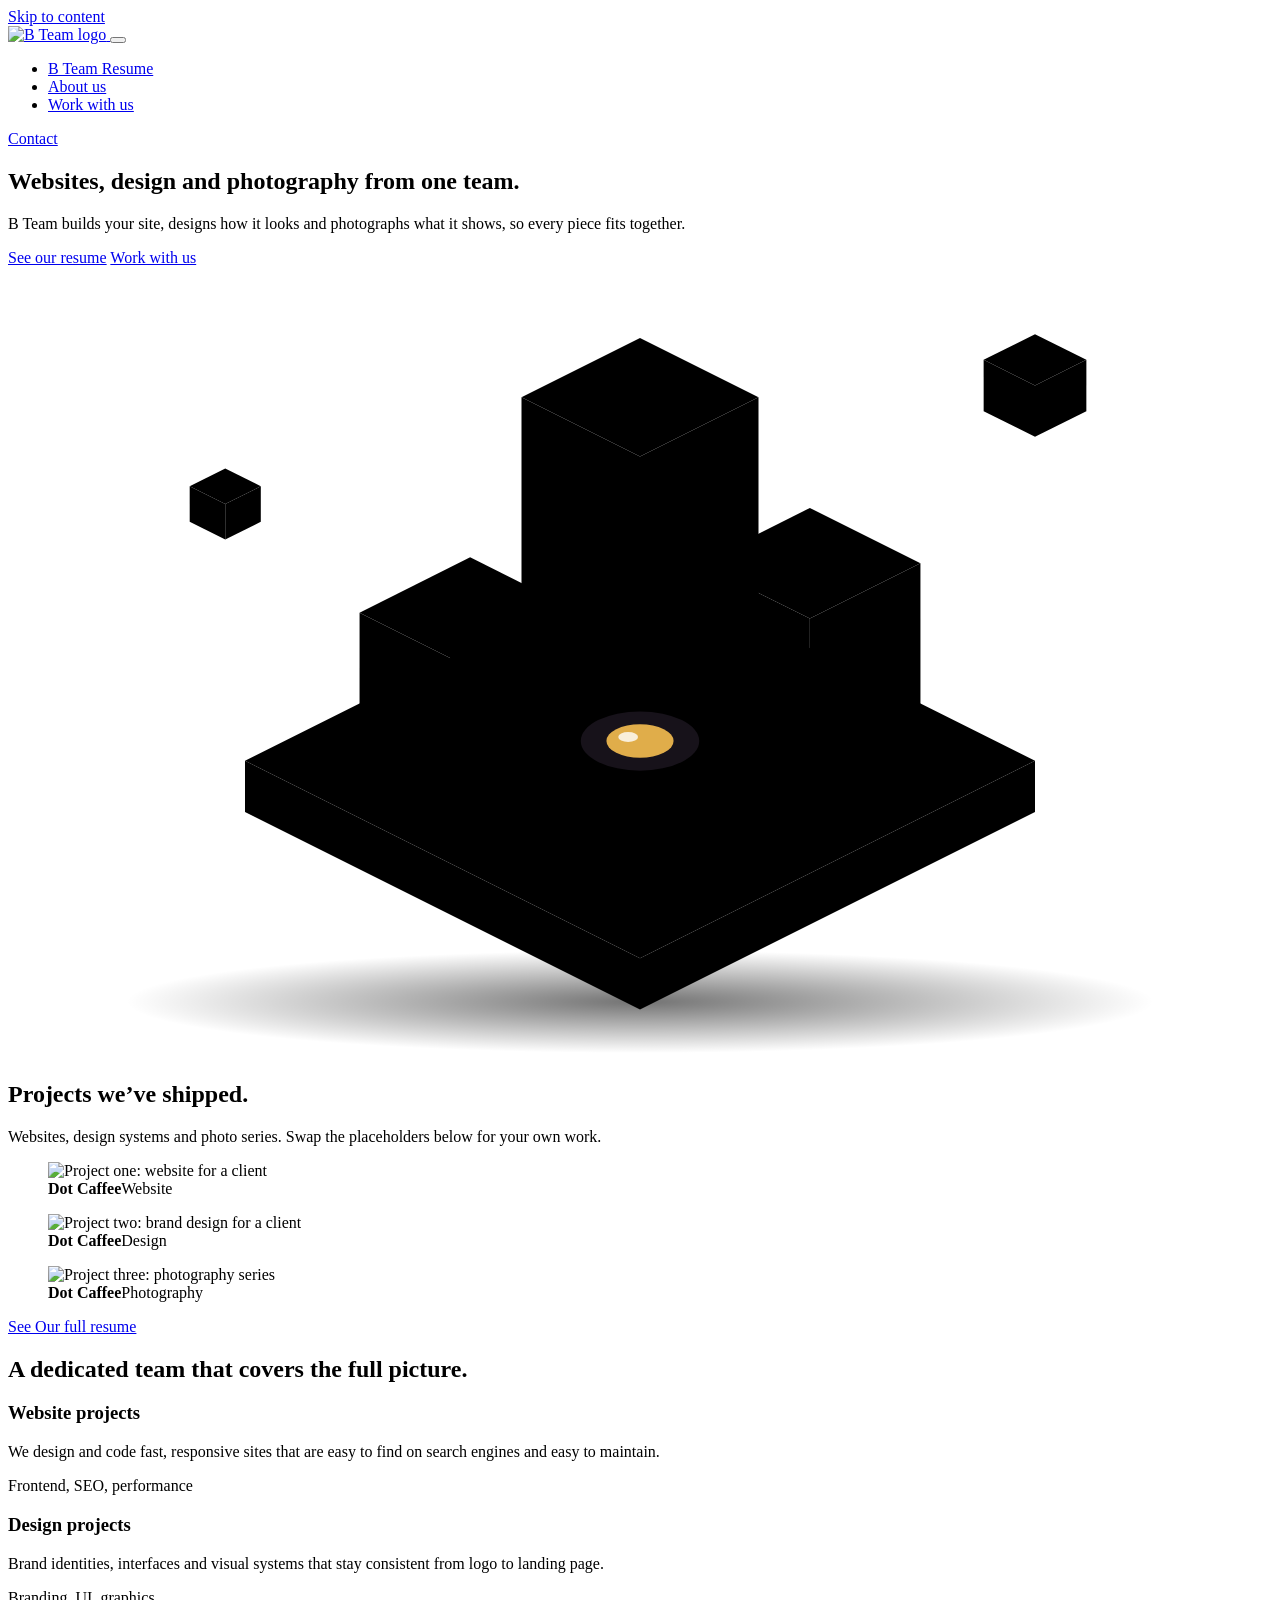
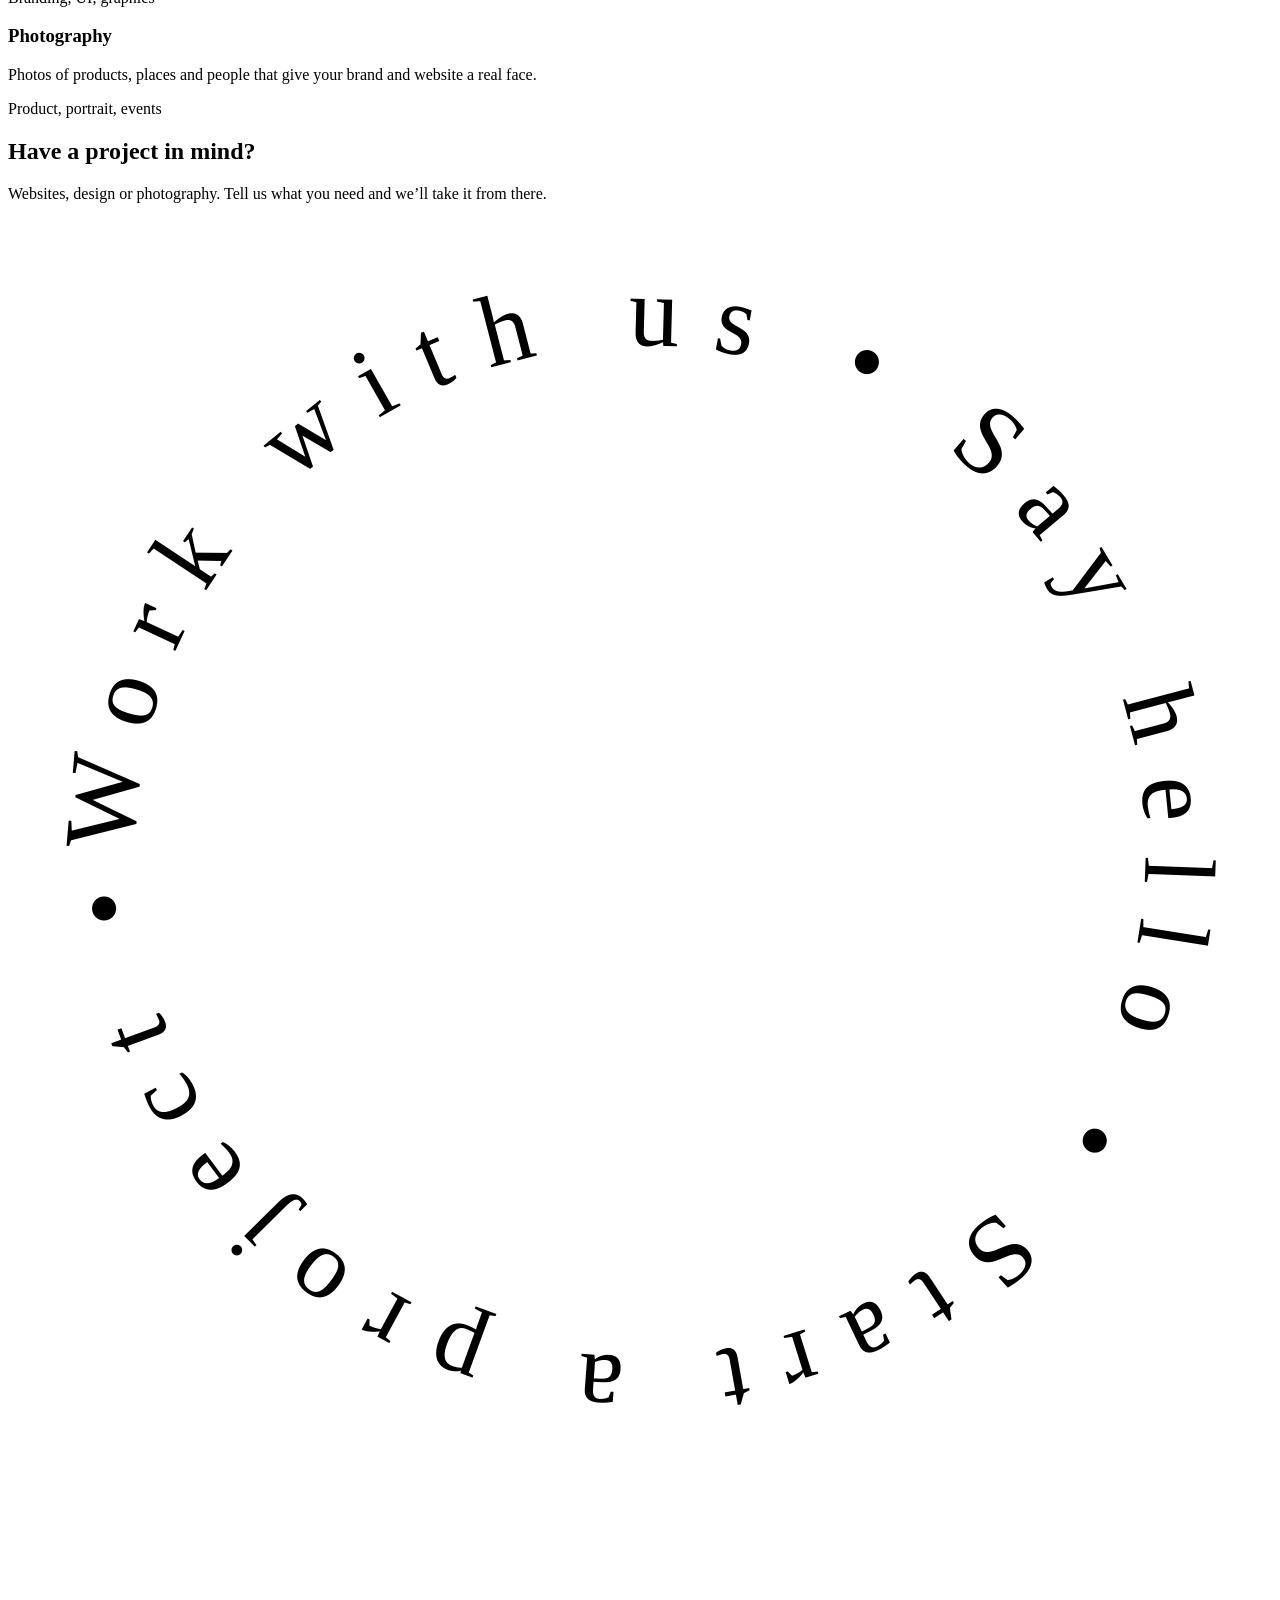
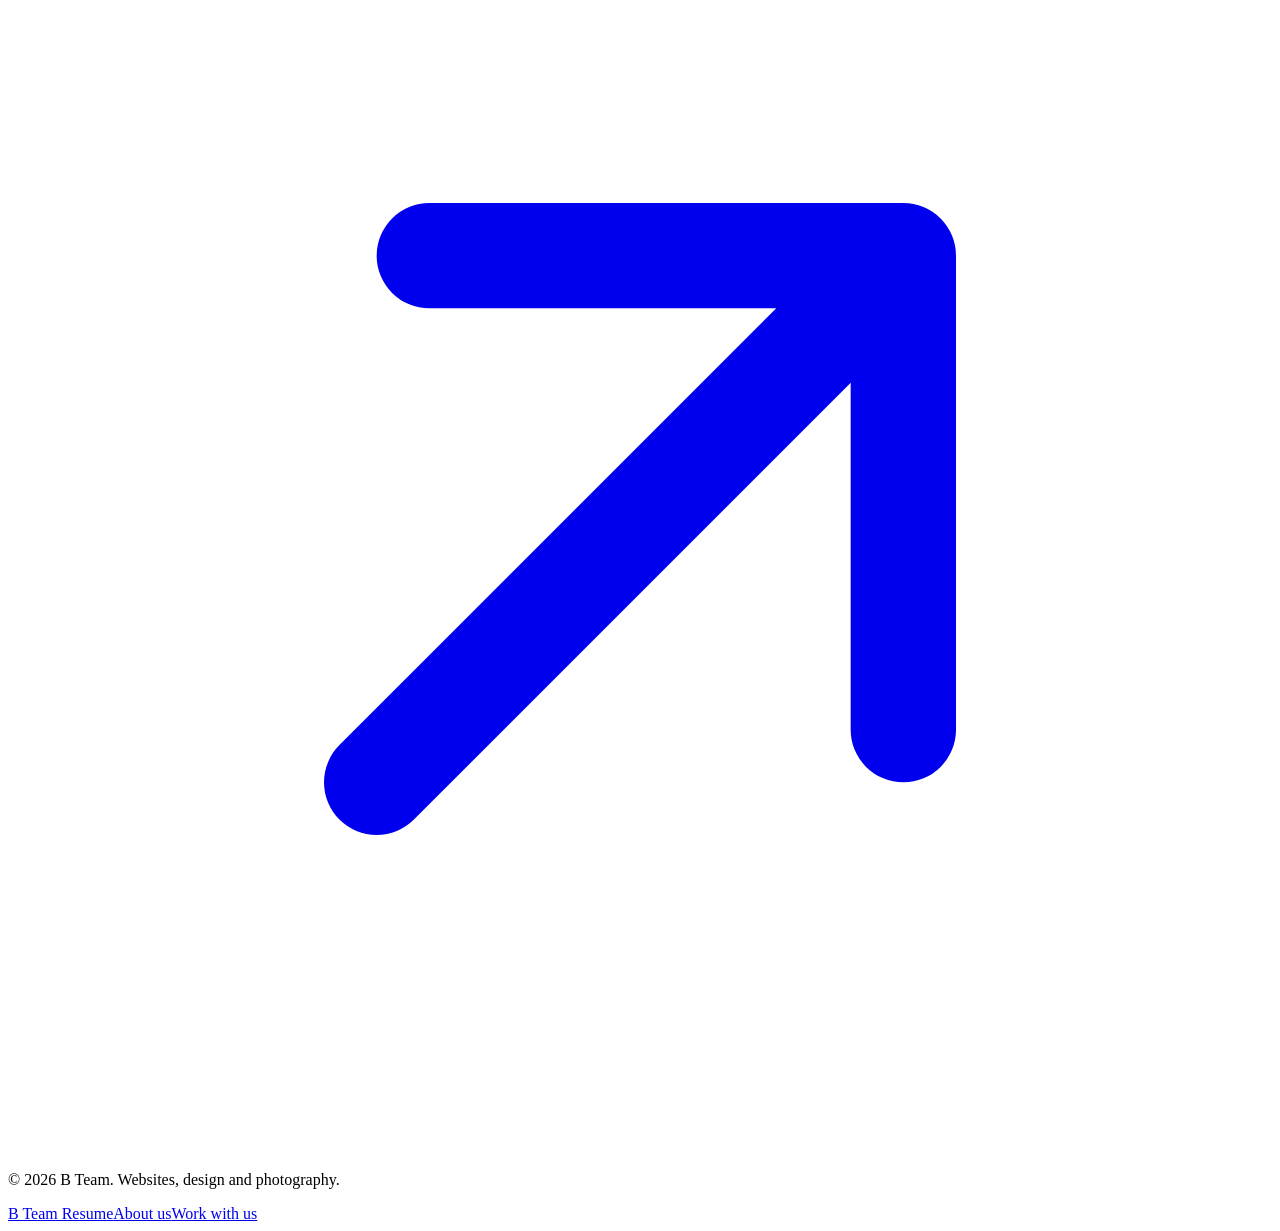
==== index.html @ 81ebba3c "Add files via upload" ====
<!doctype html>
<html lang="en">
<head>
<meta charset="utf-8">
<meta name="viewport" content="width=device-width,initial-scale=1,viewport-fit=cover">
<title>B Team | Web, Design &amp; Photography Studio</title>
<meta name="description" content="B Team is a creative studio that builds websites, designs brands and interfaces, and shoots photography. See our resume and work with us.">
<meta name="keywords" content="web design studio, website development, graphic design, photography, branding, B Team">
<meta name="author" content="B Team">
<meta name="robots" content="index,follow,max-image-preview:large">
<meta name="theme-color" content="#F4F5F2">
<!-- CHANGE: replace example.com with your real domain everywhere -->
<link rel="canonical" href="https://www.example.com/">
<link rel="icon" href="favicon.png">
<meta property="og:type" content="website">
<meta property="og:site_name" content="B Team">
<meta property="og:title" content="B Team | Web, Design &amp; Photography Studio">
<meta property="og:description" content="Websites, design projects and photography from one team.">
<meta property="og:url" content="https://www.example.com/">
<meta property="og:image" content="https://www.example.com/og-image.jpg">
<meta name="twitter:card" content="summary_large_image">
<meta name="twitter:title" content="B Team | Web, Design &amp; Photography Studio">
<meta name="twitter:description" content="Websites, design projects and photography from one team.">
<meta name="twitter:image" content="https://www.example.com/og-image.jpg">
<link rel="preconnect" href="https://fonts.googleapis.com">
<link rel="preconnect" href="https://fonts.gstatic.com" crossorigin>
<link rel="stylesheet" href="https://fonts.googleapis.com/css2?family=Bricolage+Grotesque:opsz,wght@12..96,500;12..96,700&family=Instrument+Sans:wght@400;500;600&display=swap">
<link rel="stylesheet" href="Css/index.css">
<script>document.documentElement.classList.add('js')</script>
<script defer src="Js/app.js"></script>
<script defer src="Js/lang.js"></script>
<script type="application/ld+json">
{"@context":"https://schema.org","@graph":[
{"@type":"Organization","@id":"https://www.example.com/#org","name":"B Team","url":"https://www.example.com/","logo":"https://www.example.com/logo.png","description":"Creative studio for website projects, design projects and photography.","knowsAbout":["Web development","Graphic design","UI design","Photography"],"sameAs":[]},
{"@type":"WebSite","@id":"https://www.example.com/#website","url":"https://www.example.com/","name":"B Team","publisher":{"@id":"https://www.example.com/#org"}}]}
</script>
</head>
<body>
<a class="skip" href="#main">Skip to content</a>
<div class="bar" aria-hidden="true"></div>

<header class="nav">
  <div class="wrap">
    <a class="logo" href="#top" aria-label="B Team home">
     
      <img src="Images/Bteam logo.png" alt="B Team logo" width="40" height="40">
      
    </a>
    <button class="burger" aria-label="Open menu" aria-expanded="false" aria-controls="links"><span></span><span></span></button>
    <div class="links" id="links">
      <nav aria-label="Main">
        <ul class="menu">
          <li><a href="#resume">B Team Resume</a></li>
          <li><a href="#about">About us</a></li>
          <li><a href="#contact">Work with us</a></li>
        </ul>
      </nav>
      <a class="btn btn-dark" href="Pages/contact.html">Contact</a>
    </div>
  </div>
</header>

<main id="main">
  <section class="hero" id="top">
    <div class="wrap">
      <h1 class="reveal">Websites, design and photography from one team.</h1>
      <p class="lead reveal">B Team builds your site, designs how it looks and photographs what it shows, so every piece fits together.</p>
      <div class="actions reveal">
        <a class="btn btn-dark" href="#resume">See our resume</a>
        <a class="btn btn-line" href="#contact">Work with us</a>
      </div>
    </div>
    <div class="stage" aria-hidden="true">
<svg viewBox="0 0 640 400" focusable="false">
  <defs><radialGradient id="sh"><stop offset="0" stop-color="#000" stop-opacity=".55"/><stop offset="1" stop-color="#000" stop-opacity="0"/></radialGradient></defs>
  <ellipse cx="320" cy="372" rx="260" ry="26" fill="url(#sh)"/>

  <g class="blk base" style="--i:0">
    <polygon class="l" points="120,250 320,350 320,376 120,276"/>
    <polygon class="r" points="320,350 520,250 520,276 320,376"/>
    <polygon class="t" points="320,150 520,250 320,350 120,250"/>
    <path class="grid" d="M370,175L170,275M420,200L220,300M470,225L270,325M270,175L470,275M220,200L420,300M170,225L370,325"/>
  </g>

  <g class="blk gold" style="--i:1">
    <polygon class="l" points="260,66 320,96 320,246 260,216"/>
    <polygon class="r" points="320,96 380,66 380,216 320,246"/>
    <path class="slat" d="M260,96L320,126M260,126L320,156M260,156L320,186M260,186L320,216M320,126L380,96M320,156L380,126M320,186L380,156M320,216L380,186"/>
    <polygon class="t" points="320,36 380,66 320,96 260,66"/>
  </g>

  <g class="blk ivory" style="--i:2">
    <polygon class="l" points="350,150 406,178 406,273 350,245"/>
    <polygon class="r" points="406,178 462,150 462,245 406,273"/>
    <polygon class="t" points="406,122 462,150 406,178 350,150"/>
  </g>

  <g class="blk plum" style="--i:3">
    <polygon class="l" points="178,175 234,203 234,273 178,245"/>
    <polygon class="r" points="234,203 290,175 290,245 234,273"/>
    <polygon class="t" points="234,147 290,175 234,203 178,175"/>
  </g>

  <g class="blk ivory" style="--i:4">
    <polygon class="l" points="260,240 320,270 320,310 260,280"/>
    <polygon class="r" points="320,270 380,240 380,280 320,310"/>
    <polygon class="t" points="320,210 380,240 320,270 260,240"/>
    <ellipse cx="320" cy="240" rx="30" ry="15" fill="#17121a"/>
    <ellipse cx="320" cy="240" rx="17" ry="8.5" fill="#e0ad4a"/>
    <ellipse cx="314" cy="238" rx="5" ry="2.5" fill="#fff" opacity=".8"/>
  </g>

  <g class="blk ivory" style="--i:5">
    <polygon class="l" points="494,47 520,60 520,86 494,73"/>
    <polygon class="r" points="520,60 546,47 546,73 520,86"/>
    <polygon class="t" points="520,34 546,47 520,60 494,47"/>
  </g>

  <g class="blk gold" style="--i:6">
    <polygon class="l" points="92,111 110,120 110,138 92,129"/>
    <polygon class="r" points="110,120 128,111 128,129 110,138"/>
    <polygon class="t" points="110,102 128,111 110,120 92,111"/>
  </g>
</svg>
</div>
  </section>

  <section id="resume">
    <div class="wrap">
      <h2 class="reveal">Projects we’ve shipped.</h2>
      <p class="sec-lead reveal">Websites, design systems and photo series. Swap the placeholders below for your own work.</p>
      <div class="grid">
       
        <figure class="reveal"><img src="Images/Dot Cafee Resume.jpg" alt="Project one: website for a client" loading="lazy" width="800" height="600"><figcaption><strong>Dot Caffee</strong><span>Website</span></figcaption></figure>
        <figure class="reveal"><img src="Images/b team logo red.png" alt="Project two: brand design for a client" loading="lazy" width="800" height="600"><figcaption><strong>Dot Caffee</strong><span>Design</span></figcaption></figure>
        <figure class="reveal"><img src="Images/Bteam photography.JPG" alt="Project three: photography series" loading="lazy" width="800" height="600"><figcaption><strong>Dot Caffee</strong><span>Photography</span></figcaption></figure>
      </div>
      <p class="reveal"><a class="btn btn-line" href="Pages/resume.html">See Our full resume</a></p>
    </div>
  </section>

  <section id="about" class="tint">
    <div class="wrap">
      <h2 class="reveal">A dedicated team that covers the full picture.</h2>
      <div class="rows">
        <article class="row reveal"><h3>Website projects</h3><p>We design and code fast, responsive sites that are easy to find on search engines and easy to maintain.</p><p class="tags">Frontend, SEO, performance</p></article>
        <article class="row reveal"><h3>Design projects</h3><p>Brand identities, interfaces and visual systems that stay consistent from logo to landing page.</p><p class="tags">Branding, UI, graphics</p></article>
        <article class="row reveal"><h3>Photography</h3><p>Photos of products, places and people that give your brand and website a real face.</p><p class="tags">Product, portrait, events</p></article>
      </div>
    </div>
  </section>

<section id="contact" class="cta">
  <div class="wrap split">
    <div>
      <h2 class="reveal">Have a project in mind?</h2>
      <p class="sec-lead reveal">Websites, design or photography. Tell us what you need and we’ll take it from there.</p>
    </div>
    <div class="orb-wrap reveal">
      <a class="orb" href="Pages/contact.html" aria-label="Work with us: go to the contact page">
        <svg class="ring" viewBox="0 0 200 200" aria-hidden="true">
          <defs><path id="circ" d="M100,100 m-80,0 a80,80 0 1,1 160,0 a80,80 0 1,1 -160,0"/></defs>
          <text><textPath href="#circ" textLength="496" lengthAdjust="spacing">Work with us • Say hello • Start a project • </textPath></text>
        </svg>
        <span class="core">
          <svg viewBox="0 0 24 24" fill="none" stroke="currentColor" stroke-width="2" stroke-linecap="round" stroke-linejoin="round" aria-hidden="true"><path d="M7 17 17 7M8 7h9v9"/></svg>
        </span>
      </a>
    </div>
  </div>
</section>
</main>

<footer>
  <div class="wrap foot">
    <p>© 2026 B Team. Websites, design and photography.</p>
    <nav aria-label="Footer"><a href="#resume">B Team Resume</a><a href="#about">About us</a><a href="#contact">Work with us</a></nav>
  </div>
</footer>
</body>
</html>
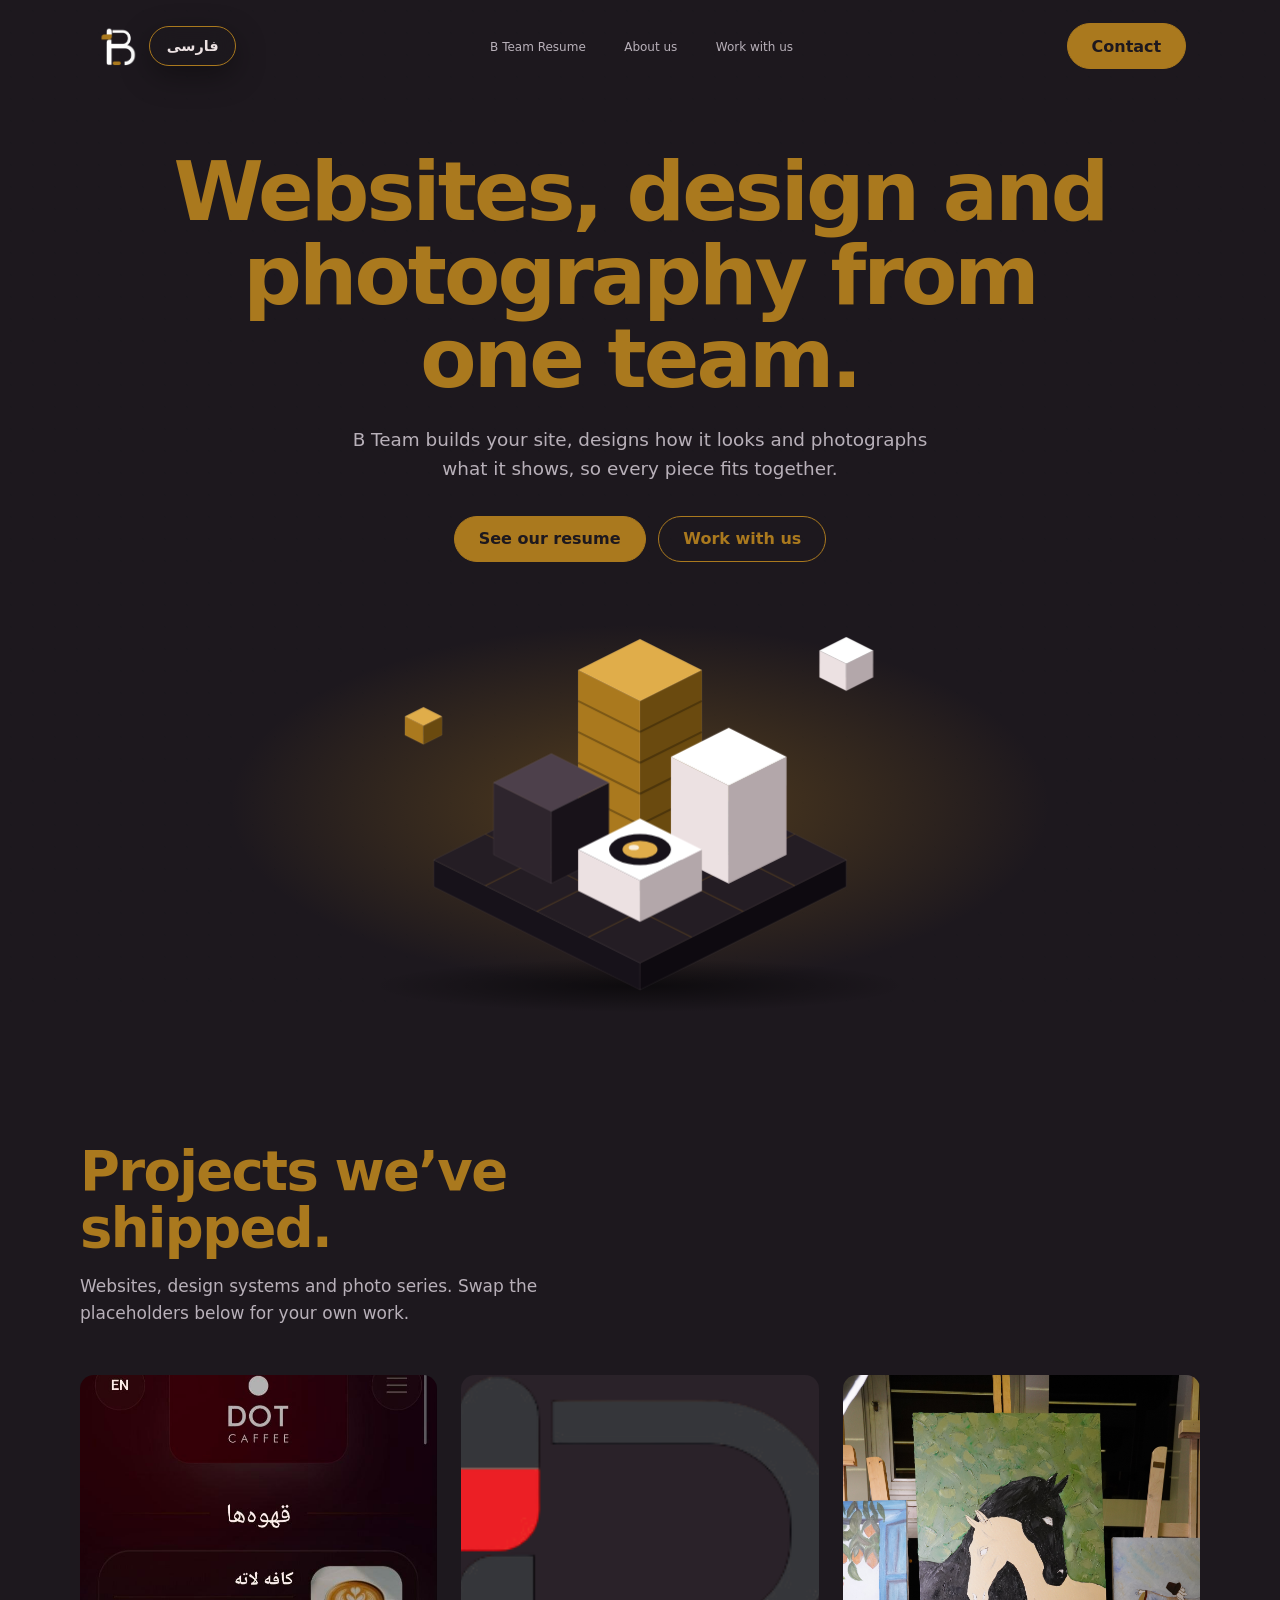
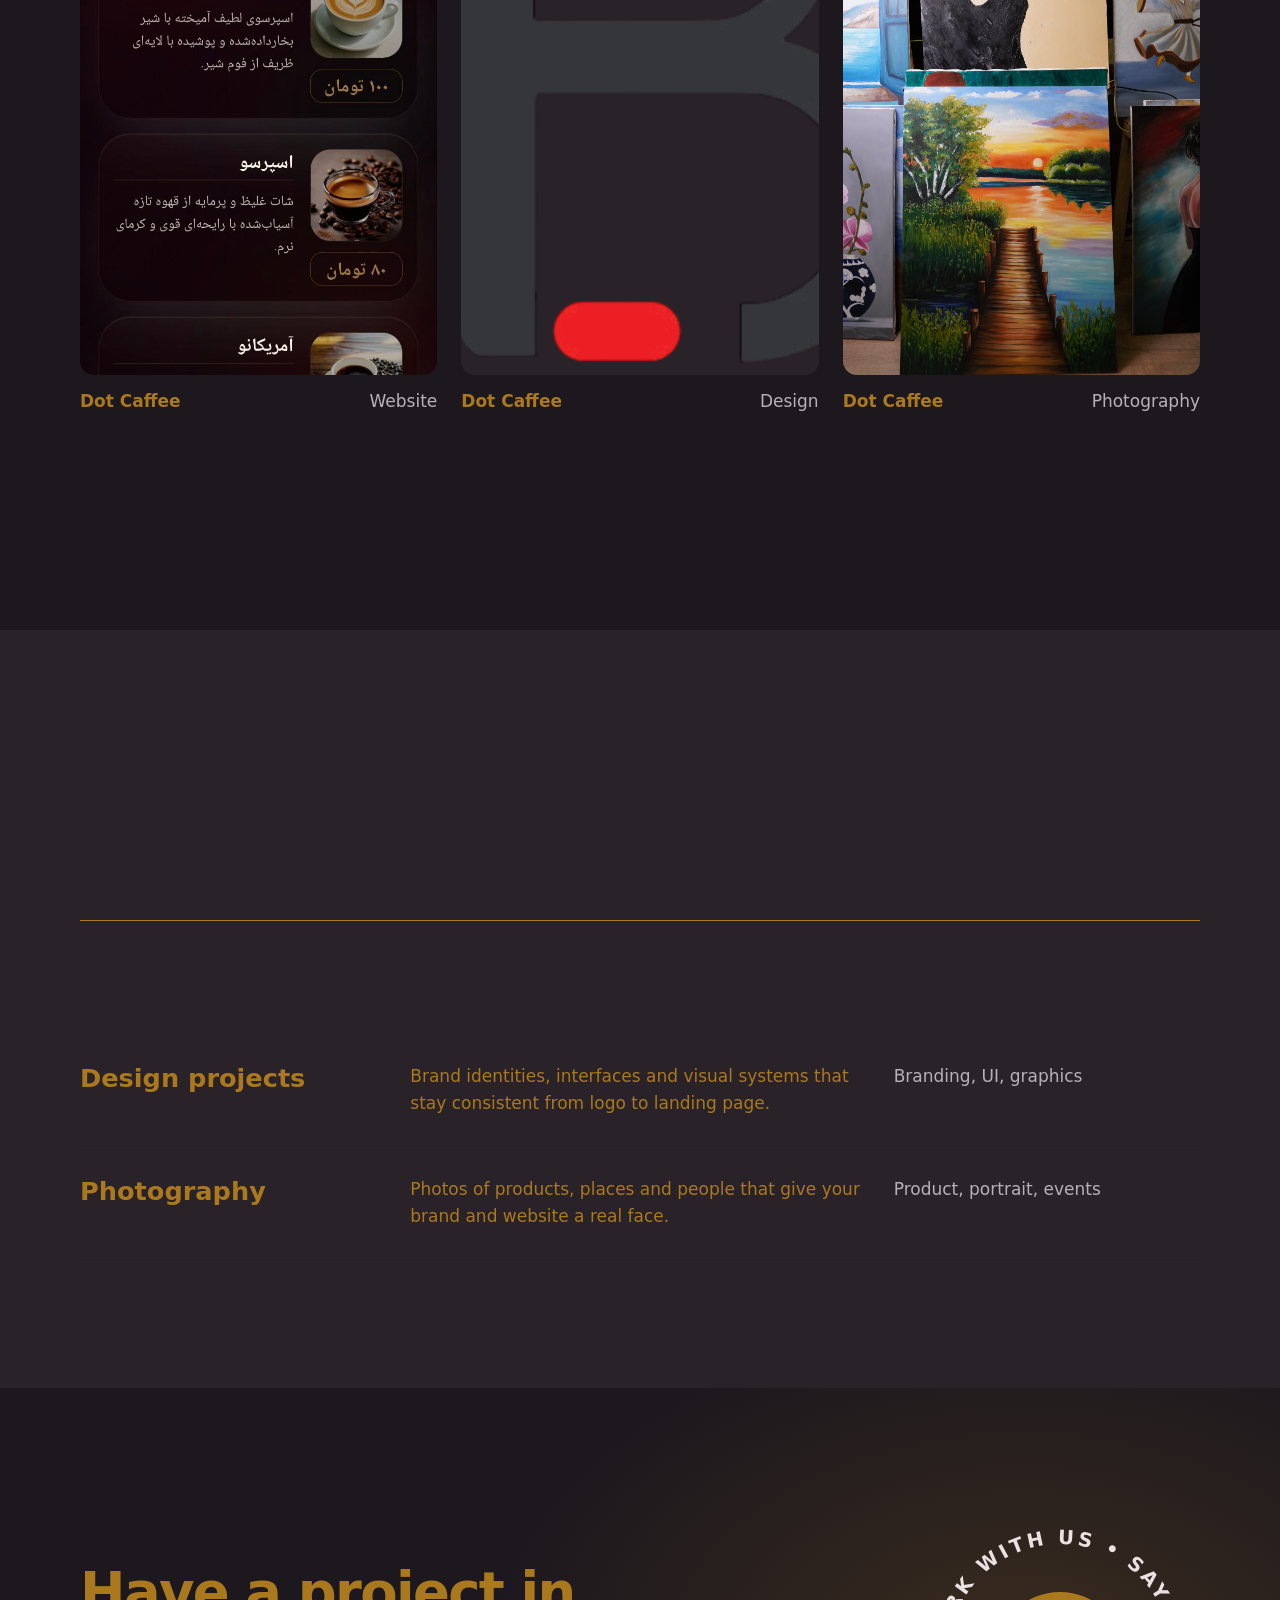
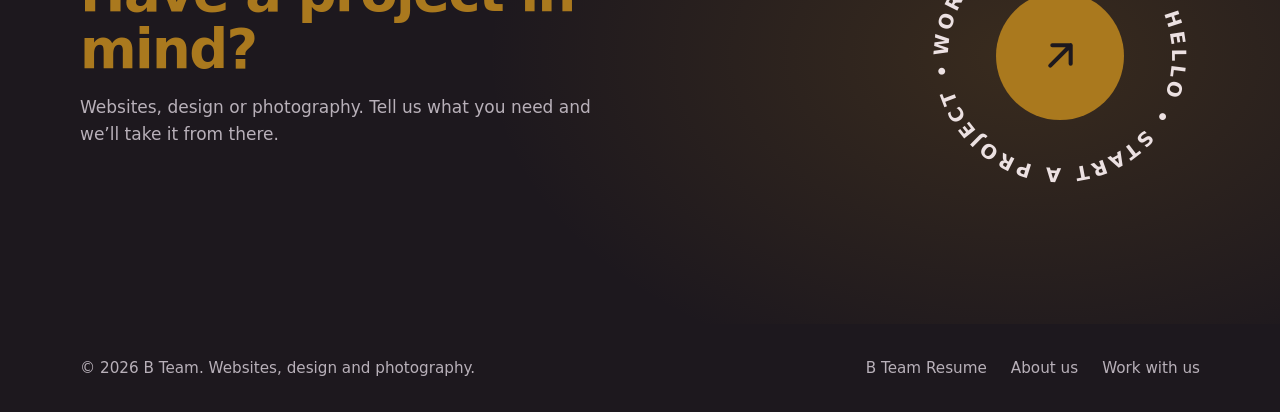
==== commit a3662e1c: "Update index.html" ====
--- a/index.html
+++ b/index.html
@@ -133,7 +133,7 @@
        
         <figure class="reveal"><img src="Images/Dot Cafee Resume.jpg" alt="Project one: website for a client" loading="lazy" width="800" height="600"><figcaption><strong>Dot Caffee</strong><span>Website</span></figcaption></figure>
         <figure class="reveal"><img src="Images/b team logo red.png" alt="Project two: brand design for a client" loading="lazy" width="800" height="600"><figcaption><strong>Dot Caffee</strong><span>Design</span></figcaption></figure>
-        <figure class="reveal"><img src="Images/Bteam photography.JPG" alt="Project three: photography series" loading="lazy" width="800" height="600"><figcaption><strong>Dot Caffee</strong><span>Photography</span></figcaption></figure>
+        <figure class="reveal"><img src="Images/Bteam photography.png" alt="Project three: photography series" loading="lazy" width="800" height="600"><figcaption><strong>Dot Caffee</strong><span>Photography</span></figcaption></figure>
       </div>
       <p class="reveal"><a class="btn btn-line" href="Pages/resume.html">See Our full resume</a></p>
     </div>
--- a/Css/index.css
+++ b/Css/index.css
@@ -0,0 +1,158 @@
+:root{--paper:#1d181e;--ink:#aa791e;--blue:#ece1e2;--mist:#2A2229;--slate:#B8B0B9;--r:14px;
+--fd:"Bricolage Grotesque",system-ui,sans-serif;--fb:"Instrument Sans",system-ui,sans-serif}
+*{box-sizing:border-box;margin:0}
+html{scroll-behavior:smooth;scroll-padding-top:84px}
+body{font:400 1.0625rem/1.6 var(--fb);color:var(--ink);background:var(--paper);-webkit-font-smoothing:antialiased;overflow-x:hidden}
+img{max-width:100%;display:block}
+a{color:inherit}
+:focus-visible{outline:3px solid var(--blue);outline-offset:3px;border-radius:6px}
+.skip{position:absolute;left:-999px}.skip:focus{left:12px;top:12px;background:#fff;padding:8px 12px;z-index:100}
+.wrap{width:min(1120px,100% - 2.5rem);margin-inline:auto}
+.bar{position:fixed;top:0;left:0;width:100%;height:3px;background:var(--blue);transform-origin:0 50%;transform:scaleX(var(--p,0));z-index:60}
+
+/* nav */
+
+.nav{position:fixed;inset:0 0 auto;z-index:50;padding-top:14px}
+.nav .wrap{display:grid;grid-template-columns:1fr auto 1fr;align-items:center;height:64px;padding:0 .8rem 0 1rem;border-radius:999px;border:1px solid transparent;transition:background .3s,border-color .3s,box-shadow .3s}
+.nav.solid .wrap{background:rgba(29,24,30,.8);backdrop-filter:blur(16px);-webkit-backdrop-filter:blur(16px);border-color:rgba(170,121,30,.3);box-shadow:0 12px 32px rgba(0,0,0,.4)}
+.logo{display:flex;align-items:center;gap:.6rem;font:700 1.15rem var(--fd);text-decoration:none;justify-self:start}
+.logo img{width:40px;height:40px;border-radius:11px;;object-fit:cover}
+.links{display:flex;align-items:center;gap:2rem}
+.menu{display:flex;gap:2.4rem;list-style:none;padding:0}
+.menu a{position:relative;text-decoration:none;font-weight:500;font-size:.75rem;color:var(--slate);padding:.4rem 0;transition:color .25s}
+.menu a::after{content:"";position:absolute;left:0;right:0;bottom:0;height:2px;background:var(--ink);transform:scaleX(0);transform-origin:0 50%;transition:transform .3s cubic-bezier(.2,.7,.2,1)}
+.menu a:hover{color:var(--blue)}
+.menu a:hover::after{transform:scaleX(1)}
+.burger{display:none;width:44px;height:44px;border:0;background:none;cursor:pointer;position:relative;justify-self:end}
+.burger span{position:absolute;left:11px;right:11px;height:2px;background:var(--ink);transition:transform .3s,top .3s}
+.burger span:first-child{top:18px}.burger span:last-child{top:26px}
+.burger[aria-expanded=true] span:first-child{top:22px;transform:rotate(45deg)}
+.burger[aria-expanded=true] span:last-child{top:22px;transform:rotate(-45deg)}
+@media(min-width:821px){
+.links{display:contents}
+.links .btn{justify-self:end}
+}
+/* buttons */
+.btn{display:inline-flex;align-items:center;justify-content:center;padding:.8rem 1.5rem;border-radius:999px;font:600 1rem var(--fb);text-decoration:none;border:1.5px solid var(--ink);cursor:pointer;transition:background .25s,color .25s,border-color .25s,transform .25s}
+.btn:hover{transform:translateY(-2px)}
+.btn-dark{background:var(--ink);color:var(--paper)}
+.btn-dark:hover{background:var(--blue);border-color:var(--blue)}
+.btn-line{background:transparent}
+.btn-line:hover{background:var(--ink);color:var(--paper)}
+.btn-light{background:var(--paper);color:var(--ink);border-color:var(--paper)}
+.btn-light:hover{background:var(--blue);border-color:var(--blue);color:#fff}
+
+/* hero */
+.hero{min-height:100svh;display:flex;flex-direction:column;text-align:center;padding-top:150px;overflow:hidden;
+background-image:radial-gradient(rgba(18,20,26,.14) 1px,transparent 1px);background-size:22px 22px}
+h1{font:700 clamp(2.5rem,6.4vw,5.2rem)/1.02 var(--fd);letter-spacing:-.035em;max-width:17ch;margin-inline:auto}
+.lead{max-width:50ch;margin:1.5rem auto 2rem;color:var(--slate);font-size:1.15rem}
+.actions{display:flex;gap:.8rem;justify-content:center;flex-wrap:wrap}
+.stage{margin-top:auto;padding-top:2.5rem;display:flex;justify-content:center;position:relative}
+.stage::before{content:"";position:absolute;left:50%;bottom:6%;width:min(820px,110%);height:80%;transform:translateX(-50%);background:radial-gradient(closest-side,rgba(170,121,30,.38),transparent);z-index:0}
+.stage svg{position:relative;z-index:1;width:min(660px,92vw);height:auto;display:block;overflow:visible}
+.blk{transform-box:fill-box;transform-origin:50% 100%;animation:rise 1s cubic-bezier(.2,.8,.2,1) both;animation-delay:calc(var(--i)*150ms + 250ms)}
+.stage polygon{stroke:rgba(236,225,226,.12);stroke-width:.6;stroke-linejoin:round}
+.stage .t{fill:var(--t)}.stage .l{fill:var(--l)}.stage .r{fill:var(--r)}
+.gold{--t:#e0ad4a;--l:#aa791e;--r:#6a4a0f}
+.ivory{--t:#fff;--l:#ece1e2;--r:#b3a7aa}
+.plum{--t:#4d404b;--l:#2e252d;--r:#181219}
+.base{--t:#241d24;--l:#17121a;--r:#0e0a10}
+.grid{fill:none;stroke:rgba(170,121,30,.3);stroke-width:1}
+.slat{fill:none;stroke:rgba(0,0,0,.28);stroke-width:2}
+@keyframes rise{from{transform:scaleY(0);opacity:0}to{transform:none;opacity:1}}
+
+/* sections */
+section{padding:clamp(4.5rem,10vw,8rem) 0}
+.hero{padding-bottom:0}
+h2{font:700 clamp(2rem,4.6vw,3.4rem)/1.05 var(--fd);letter-spacing:-.03em;max-width:18ch}
+.sec-lead{color:var(--slate);max-width:52ch;margin-top:1rem}
+.grid{display:grid;grid-template-columns:repeat(auto-fit,minmax(260px,1fr));gap:1.5rem;margin:3rem 0 2.5rem}
+figure img{width:100%;aspect-ratio:4/3;object-fit:cover;background:var(--mist);border-radius:var(--r)}
+figcaption{display:flex;justify-content:space-between;gap:1rem;padding-top:.8rem}
+figcaption span{color:var(--slate)}
+.tint{background:var(--mist)}
+.rows{margin-top:3rem;border-top:1.5px solid var(--ink)}
+.row{display:grid;grid-template-columns:1fr 1.5fr 1fr;gap:1.5rem;padding:1.8rem 0;border-bottom:1px solid rgba(18,20,26,.18)}
+.row h3{font:600 1.6rem/1.2 var(--fd)}
+.tags{color:var(--slate)}
+.dark{background:#0E3B2C;color:#F2EADB}
+.dark .sec-lead{color:#B9C7BC}
+.split{display:grid;grid-template-columns:1fr 1fr;gap:3rem;align-items:start}
+form{display:grid;gap:1.1rem}
+label{display:grid;gap:.4rem;font-weight:500}
+input,select,textarea{font:inherit;color:inherit;background:rgba(255,255,255,.06);border:1.5px solid rgba(255,255,255,.2);border-radius:12px;padding:.8rem 1rem;width:100%}
+select option{color:#000}
+input:focus,select:focus,textarea:focus{border-color:#7486ff;outline:none}
+form .btn{justify-self:start}
+.status{min-height:1.5em;color:#aab0bd}
+footer{padding:2rem 0;font-size:.95rem;color:var(--slate)}
+.foot{display:flex;justify-content:space-between;gap:1rem;flex-wrap:wrap}
+.foot nav{display:flex;gap:1.5rem}
+.foot a{text-decoration:none}.foot a:hover{color:var(--ink)}
+
+/* scroll reveal */
+.js .reveal{opacity:0;transform:translateY(28px);transition:opacity .8s cubic-bezier(.2,.7,.2,1),transform .8s cubic-bezier(.2,.7,.2,1)}
+.js .reveal.in{opacity:1;transform:none}
+
+/* responsive */
+@media(max-width:820px){
+.nav .wrap{grid-template-columns:1fr auto;height:60px}
+.nav.solid .wrap{backdrop-filter:none;-webkit-backdrop-filter:none;background:rgba(29,24,30,.92)}
+.burger{display:block;z-index:2;border:1px solid rgba(170,121,30,.35);border-radius:50%;background:rgba(236,225,226,.06)}
+
+/* glass drawer */
+/* glass card */
+.links{position:fixed;top:84px;right:1.25rem;width:min(calc(200vw - 2.5rem),350px);flex-direction:column;align-items:stretch;gap:1.4rem;padding:1.2rem 1.5rem 1.5rem;
+background:linear-gradient(160deg,rgba(236,225,226,.14),rgba(42,34,41,.65) 55%);
+backdrop-filter:blur(24px) saturate(150%);-webkit-backdrop-filter:blur(24px) saturate(150%);
+border:1px solid rgba(170,121,30,.35);border-radius:22px;box-shadow:0 24px 60px rgba(0,0,0,.5);
+transform-origin:100% 0;transform:translateY(-10px) scale(.94);opacity:0;visibility:hidden;
+transition:transform .45s cubic-bezier(.2,.8,.2,1),opacity .35s,visibility 0s .45s}
+.links.open{transform:none;opacity:1;visibility:visible;transition-delay:0s}
+
+/* links slide in one after another */
+.links.open .menu li,.links.open .btn{animation:slidein .6s cubic-bezier(.2,.8,.2,1) backwards}
+.links.open .menu li:nth-child(1){animation-delay:.15s}
+.links.open .menu li:nth-child(2){animation-delay:.22s}
+.links.open .menu li:nth-child(3){animation-delay:.29s}
+.links.open .btn{animation-delay:.38s}
+
+/* dim + blur the page behind the drawer */
+body::after{content:"";position:fixed;inset:0;z-index:40;background:rgba(10,8,11,.5);backdrop-filter:blur(4px);-webkit-backdrop-filter:blur(4px);opacity:0;pointer-events:none;transition:opacity .5s}
+html.menu-open body::after{opacity:1;pointer-events:auto}
+html.menu-open{overflow:hidden}
+
+.row,.split{grid-template-columns:1fr;gap:.8rem}
+.split{gap:2.5rem}
+.hero{padding-top:120px}
+}
+@keyframes slidein{from{opacity:0;transform:translateX(28px)}}
+@media(prefers-reduced-motion:reduce){
+html{scroll-behavior:auto}
+.stage svg{animation:none}
+.js .reveal{opacity:1;transform:none;transition:none}
+.links{transition:none}
+.links.open .menu li,.links.open .btn{animation:none}
+}
+.contact{display:grid;gap:1rem}
+.c-row{display:flex;justify-content:space-between;align-items:center;gap:1rem;padding:1.3rem 1.5rem;border:1.5px solid rgba(255,255,255,.2);border-radius:var(--r);text-decoration:none;transition:background .25s,border-color .25s,transform .25s}
+.c-row:hover{background:var(--blue);border-color:var(--blue);transform:translateY(-2px)}
+.c-row span{color:#B9C7BC;transition:color .25s}
+.c-row:hover span{color:#fff}
+.c-row strong{font:600 1.15rem var(--fd);text-align:right;word-break:break-all}
+/* contact call-to-action */
+.cta{background:radial-gradient(60% 90% at 80% 50%,rgba(170,121,30,.2),transparent 70%),var(--paper);overflow:hidden}
+.cta .split{align-items:center}
+.orb-wrap{justify-self:end}
+.orb{position:relative;display:grid;place-items:center;width:clamp(200px,26vw,280px);aspect-ratio:1;border-radius:50%;text-decoration:none;transition:transform .35s cubic-bezier(.2,.8,.2,1)}
+.ring{position:absolute;inset:0;width:100%;height:100%;animation:spin 18s linear infinite}
+.orb:hover .ring{animation-duration:6s}
+.ring text{font:600 14px var(--fb);fill:var(--blue);text-transform:uppercase}
+.core{width:46%;aspect-ratio:1;border-radius:50%;background:var(--ink);color:var(--paper);display:grid;place-items:center;box-shadow:0 0 0 0 rgba(170,121,30,.25);transition:transform .4s cubic-bezier(.2,.8,.2,1),background .3s,box-shadow .4s}
+.core svg{width:38%;transition:transform .4s cubic-bezier(.2,.8,.2,1)}
+.orb:hover .core{transform:scale(1.12);background:var(--blue);box-shadow:0 0 0 16px rgba(170,121,30,.22)}
+.orb:hover .core svg{transform:rotate(45deg)}
+@keyframes spin{to{transform:rotate(360deg)}}
+@media(max-width:820px){.orb-wrap{justify-self:center}}
+@media(prefers-reduced-motion:reduce){.ring{animation:none}}
